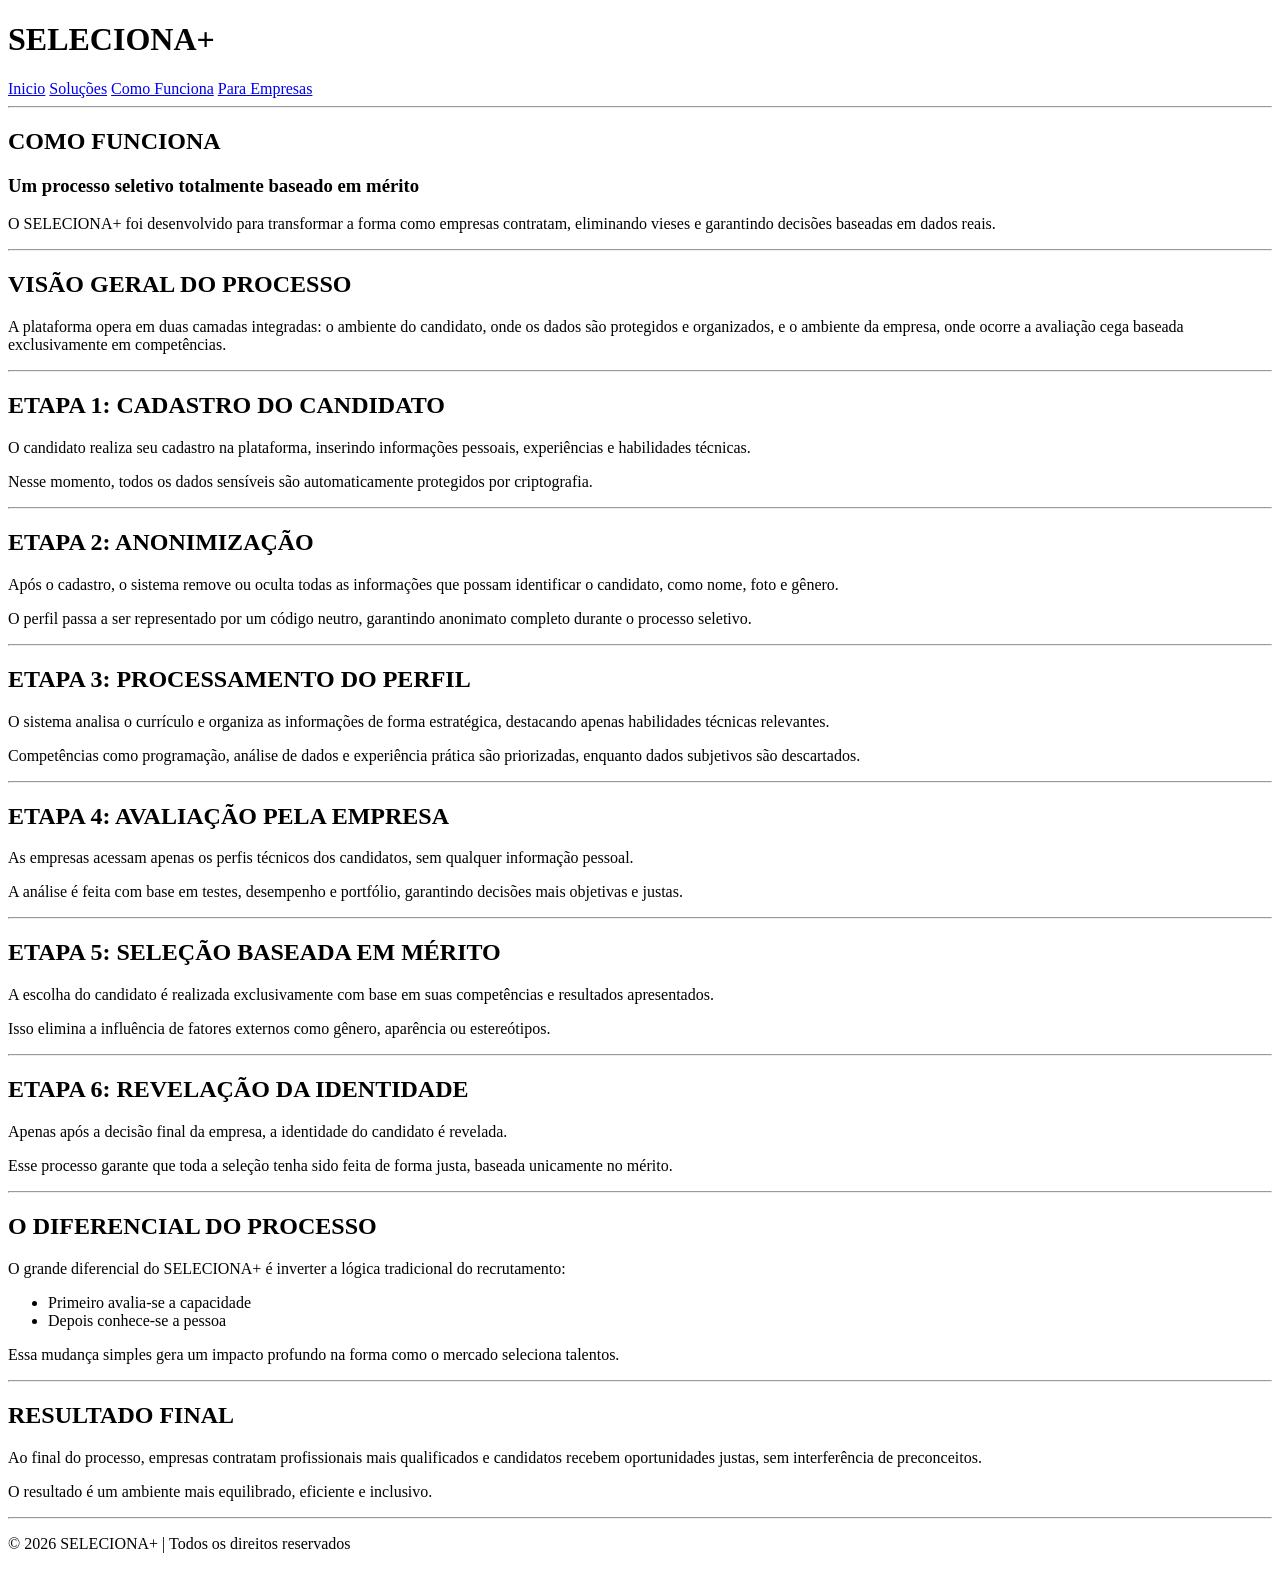
==== como-funciona.html @ 05dc91af "pagina como funciona" ====
<!DOCTYPE html>
<html lang="pt-br">
<head>
    <meta charset="UTF-8">
    <title>Como Funciona - SELECIONA+</title>
</head>

<body>

<!-- HEADER -->
<header>
    <h1>SELECIONA+</h1>

    <nav>
        <a href="index.html">Inicio</a>
        <a href="solucoes.html">Soluções</a>
        <a href="como-funciona.html">Como Funciona</a>
        <a href="empresas.html">Para Empresas</a>
    </nav>

    <hr>
</header>

<!-- HERO -->
<section>
    <h2>COMO FUNCIONA</h2>
    <h3>Um processo seletivo totalmente baseado em mérito</h3>

    <p>
        O SELECIONA+ foi desenvolvido para transformar a forma como empresas
        contratam, eliminando vieses e garantindo decisões baseadas em dados reais.
    </p>
</section>

<hr>

<!-- VISÃO GERAL -->
<section>
    <h2>VISÃO GERAL DO PROCESSO</h2>

    <p>
        A plataforma opera em duas camadas integradas: o ambiente do candidato,
        onde os dados são protegidos e organizados, e o ambiente da empresa,
        onde ocorre a avaliação cega baseada exclusivamente em competências.
    </p>
</section>

<hr>

<!-- FLUXO DO CANDIDATO -->
<section>

    <h2>ETAPA 1: CADASTRO DO CANDIDATO</h2>

    <p>
        O candidato realiza seu cadastro na plataforma, inserindo informações
        pessoais, experiências e habilidades técnicas.
    </p>

    <p>
        Nesse momento, todos os dados sensíveis são automaticamente protegidos
        por criptografia.
    </p>

</section>

<hr>

<section>

    <h2>ETAPA 2: ANONIMIZAÇÃO</h2>

    <p>
        Após o cadastro, o sistema remove ou oculta todas as informações
        que possam identificar o candidato, como nome, foto e gênero.
    </p>

    <p>
        O perfil passa a ser representado por um código neutro, garantindo
        anonimato completo durante o processo seletivo.
    </p>

</section>

<hr>

<section>

    <h2>ETAPA 3: PROCESSAMENTO DO PERFIL</h2>

    <p>
        O sistema analisa o currículo e organiza as informações de forma
        estratégica, destacando apenas habilidades técnicas relevantes.
    </p>

    <p>
        Competências como programação, análise de dados e experiência prática
        são priorizadas, enquanto dados subjetivos são descartados.
    </p>

</section>

<hr>

<!-- FLUXO EMPRESA -->
<section>

    <h2>ETAPA 4: AVALIAÇÃO PELA EMPRESA</h2>

    <p>
        As empresas acessam apenas os perfis técnicos dos candidatos,
        sem qualquer informação pessoal.
    </p>

    <p>
        A análise é feita com base em testes, desempenho e portfólio,
        garantindo decisões mais objetivas e justas.
    </p>

</section>

<hr>

<section>

    <h2>ETAPA 5: SELEÇÃO BASEADA EM MÉRITO</h2>

    <p>
        A escolha do candidato é realizada exclusivamente com base
        em suas competências e resultados apresentados.
    </p>

    <p>
        Isso elimina a influência de fatores externos como gênero,
        aparência ou estereótipos.
    </p>

</section>

<hr>

<section>

    <h2>ETAPA 6: REVELAÇÃO DA IDENTIDADE</h2>

    <p>
        Apenas após a decisão final da empresa, a identidade do candidato
        é revelada.
    </p>

    <p>
        Esse processo garante que toda a seleção tenha sido feita de forma justa,
        baseada unicamente no mérito.
    </p>

</section>

<hr>

<!-- DIFERENCIAL -->
<section>

    <h2>O DIFERENCIAL DO PROCESSO</h2>

    <p>
        O grande diferencial do SELECIONA+ é inverter a lógica tradicional
        do recrutamento:
    </p>

    <ul>
        <li>Primeiro avalia-se a capacidade</li>
        <li>Depois conhece-se a pessoa</li>
    </ul>

    <p>
        Essa mudança simples gera um impacto profundo na forma como o mercado
        seleciona talentos.
    </p>

</section>

<hr>

<!-- RESULTADO -->
<section>

    <h2>RESULTADO FINAL</h2>

    <p>
        Ao final do processo, empresas contratam profissionais mais qualificados
        e candidatos recebem oportunidades justas, sem interferência de preconceitos.
    </p>

    <p>
        O resultado é um ambiente mais equilibrado, eficiente e inclusivo.
    </p>

</section>

<!-- FOOTER -->
<footer>
    <hr>
    <p>© 2026 SELECIONA+ | Todos os direitos reservados</p>
</footer>

</body>
</html>
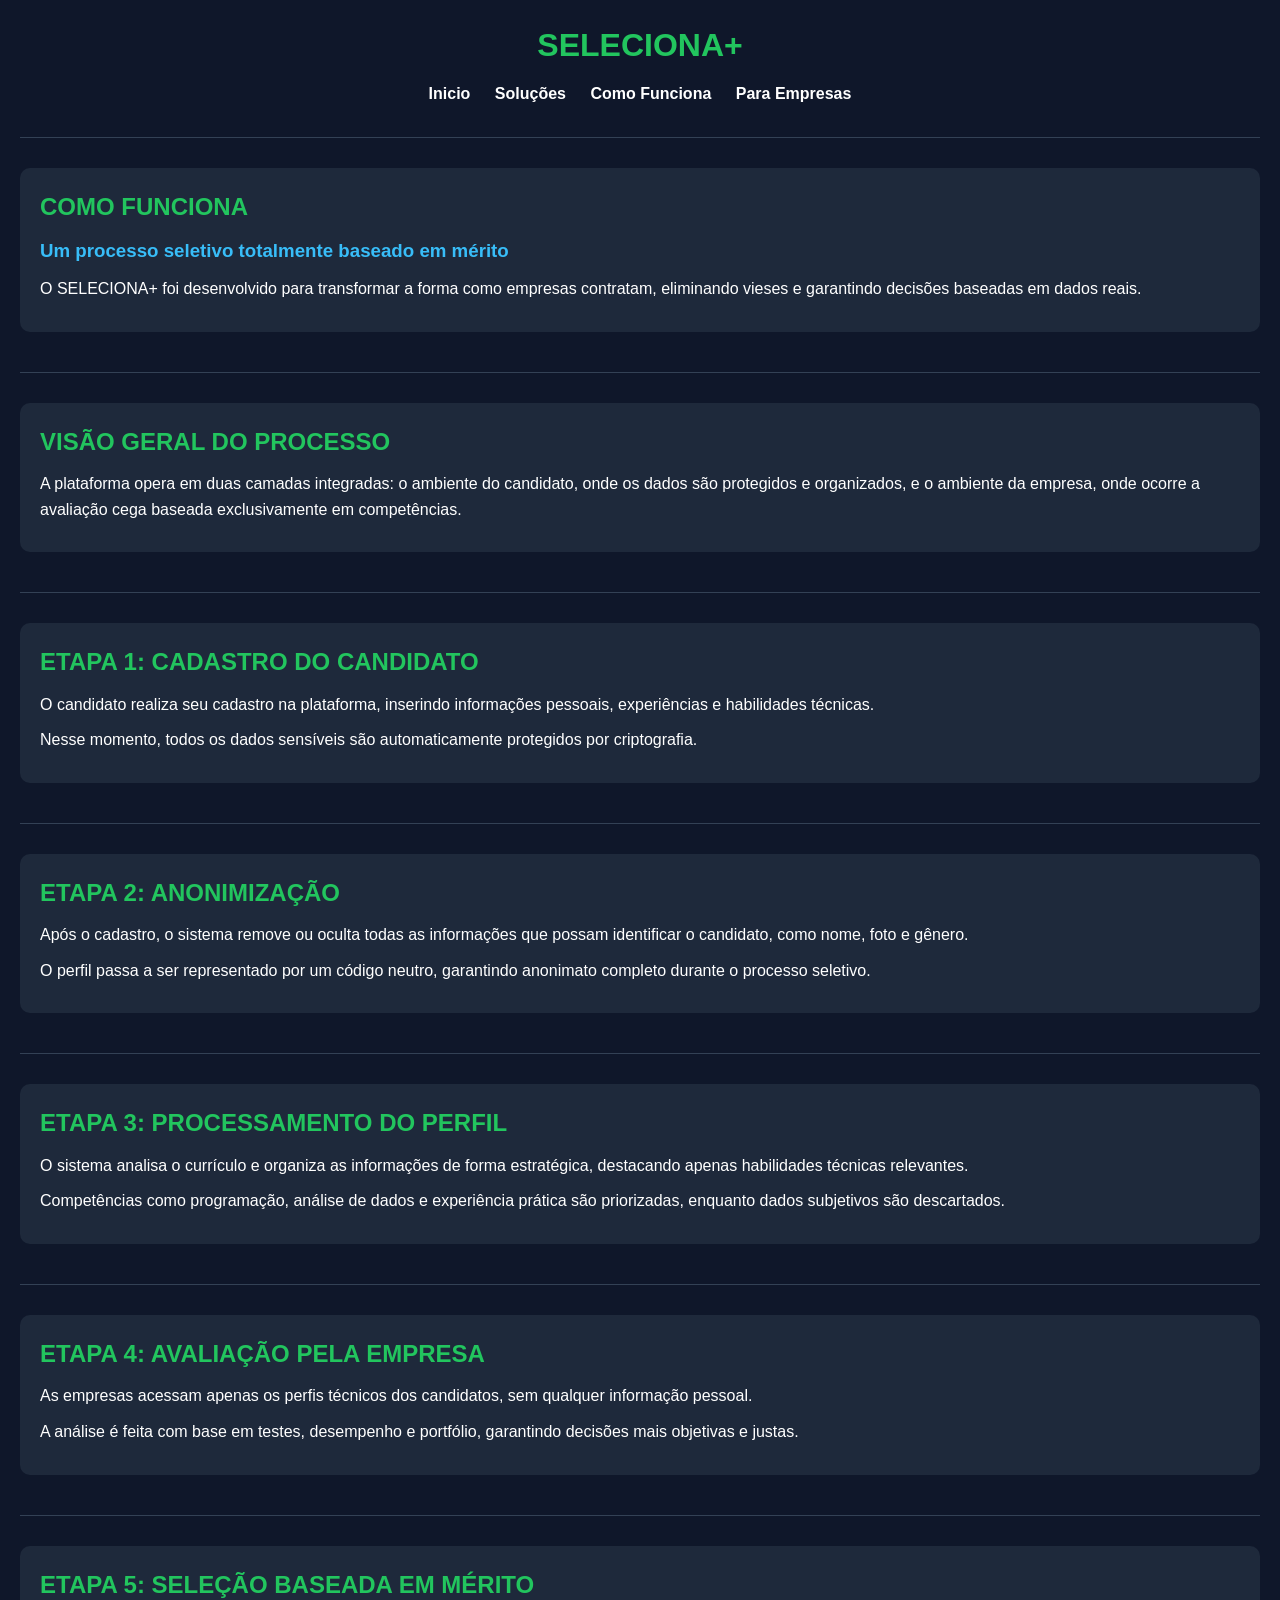
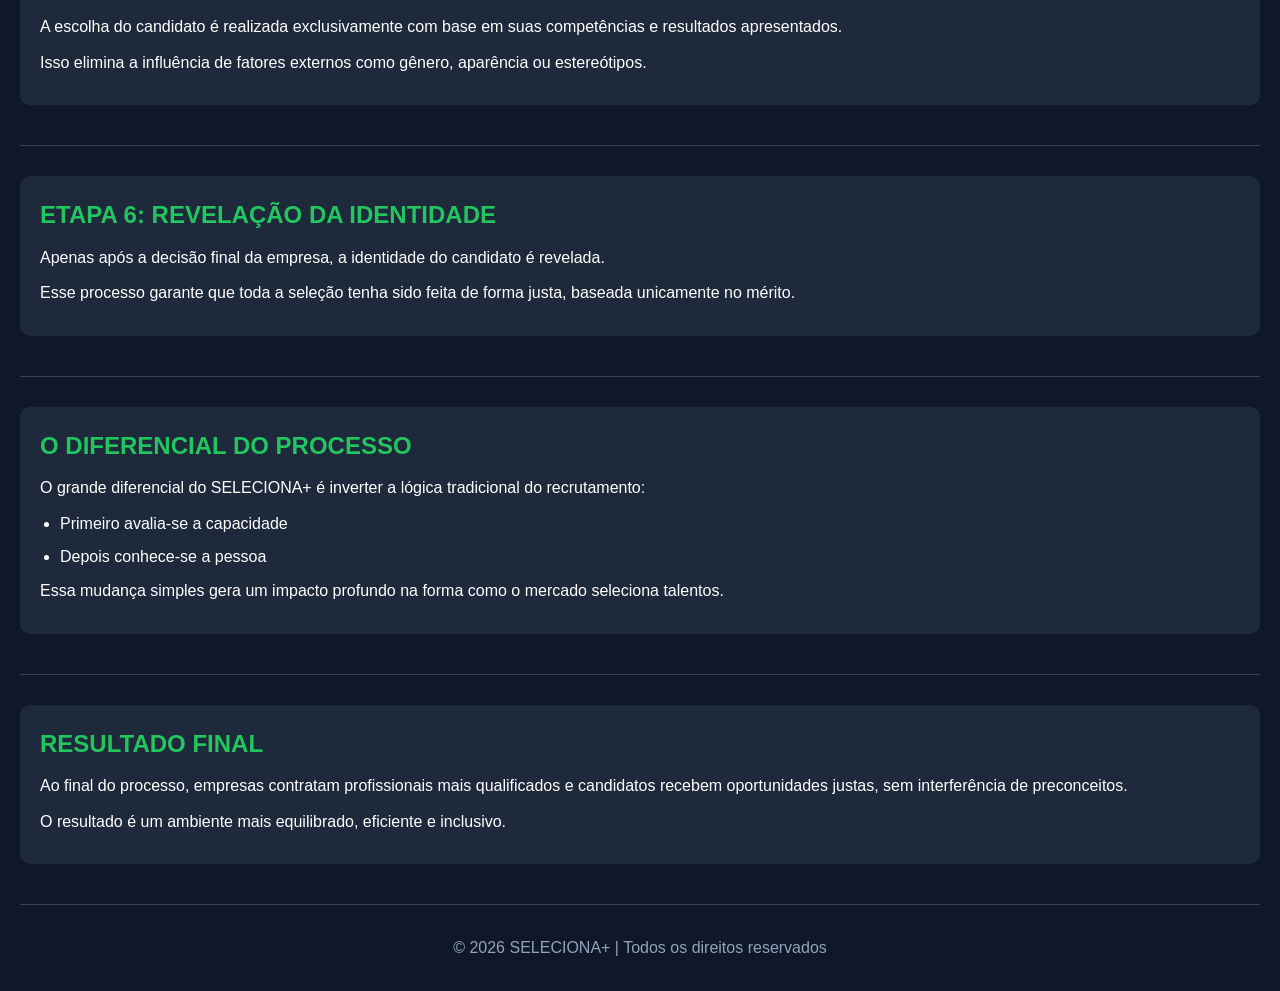
==== commit 326ed4a5: "tentativa no css cancelada" ====
--- a/como-funciona.html
+++ b/como-funciona.html
@@ -3,6 +3,7 @@
 <head>
     <meta charset="UTF-8">
     <title>Como Funciona - SELECIONA+</title>
+  <link rel="stylesheet" href="styleindex.css">
 </head>
 
 <body>
--- a/styleindex.css
+++ b/styleindex.css
@@ -0,0 +1,128 @@
+/* RESET */
+* {
+    margin: 0;
+    padding: 0;
+    box-sizing: border-box;
+}
+
+/* BODY */
+body {
+    font-family: Arial, Helvetica, sans-serif;
+    background-color: #0f172a; /* azul escuro */
+    color: #ffffff;
+    line-height: 1.6;
+    padding: 20px;
+}
+
+/* HEADER */
+header {
+    text-align: center;
+    margin-bottom: 30px;
+}
+
+header h1 {
+    color: #22c55e; /* verde */
+    font-size: 32px;
+    margin-bottom: 10px;
+}
+
+nav a {
+    color: #ffffff;
+    text-decoration: none;
+    margin: 0 10px;
+    font-weight: bold;
+}
+
+nav a:hover {
+    color: #22c55e;
+}
+
+/* SEÇÕES */
+section {
+    margin-bottom: 40px;
+    padding: 20px;
+    background-color: #1e293b;
+    border-radius: 10px;
+}
+
+/* TÍTULOS */
+h2 {
+    color: #22c55e;
+    margin-bottom: 10px;
+}
+
+h3 {
+    color: #38bdf8;
+    margin-bottom: 10px;
+}
+
+/* PARÁGRAFOS */
+p {
+    margin-bottom: 10px;
+}
+
+/* LISTAS */
+ul {
+    margin-left: 20px;
+}
+
+li {
+    margin-bottom: 8px;
+}
+
+/* LINHA */
+hr {
+    border: none;
+    height: 1px;
+    background-color: #334155;
+    margin: 30px 0;
+}
+
+/* BLOCO DUPLO (CANDIDATO / EMPRESA) */
+.dupla {
+    display: flex;
+    gap: 20px;
+    flex-wrap: wrap;
+}
+
+.card {
+    flex: 1;
+    min-width: 300px;
+    background-color: #020617;
+    padding: 20px;
+    border-radius: 10px;
+    border: 1px solid #334155;
+    transition: 0.3s;
+}
+
+.card:hover {
+    transform: scale(1.03);
+    border-color: #22c55e;
+}
+
+/* DESTAQUE */
+.card b {
+    color: #22c55e;
+}
+
+/* BOTÃO (caso queira usar depois) */
+button {
+    background-color: #22c55e;
+    border: none;
+    padding: 10px 20px;
+    color: #000;
+    font-weight: bold;
+    border-radius: 5px;
+    cursor: pointer;
+}
+
+button:hover {
+    background-color: #16a34a;
+}
+
+/* FOOTER */
+footer {
+    text-align: center;
+    margin-top: 30px;
+    color: #94a3b8;
+}
